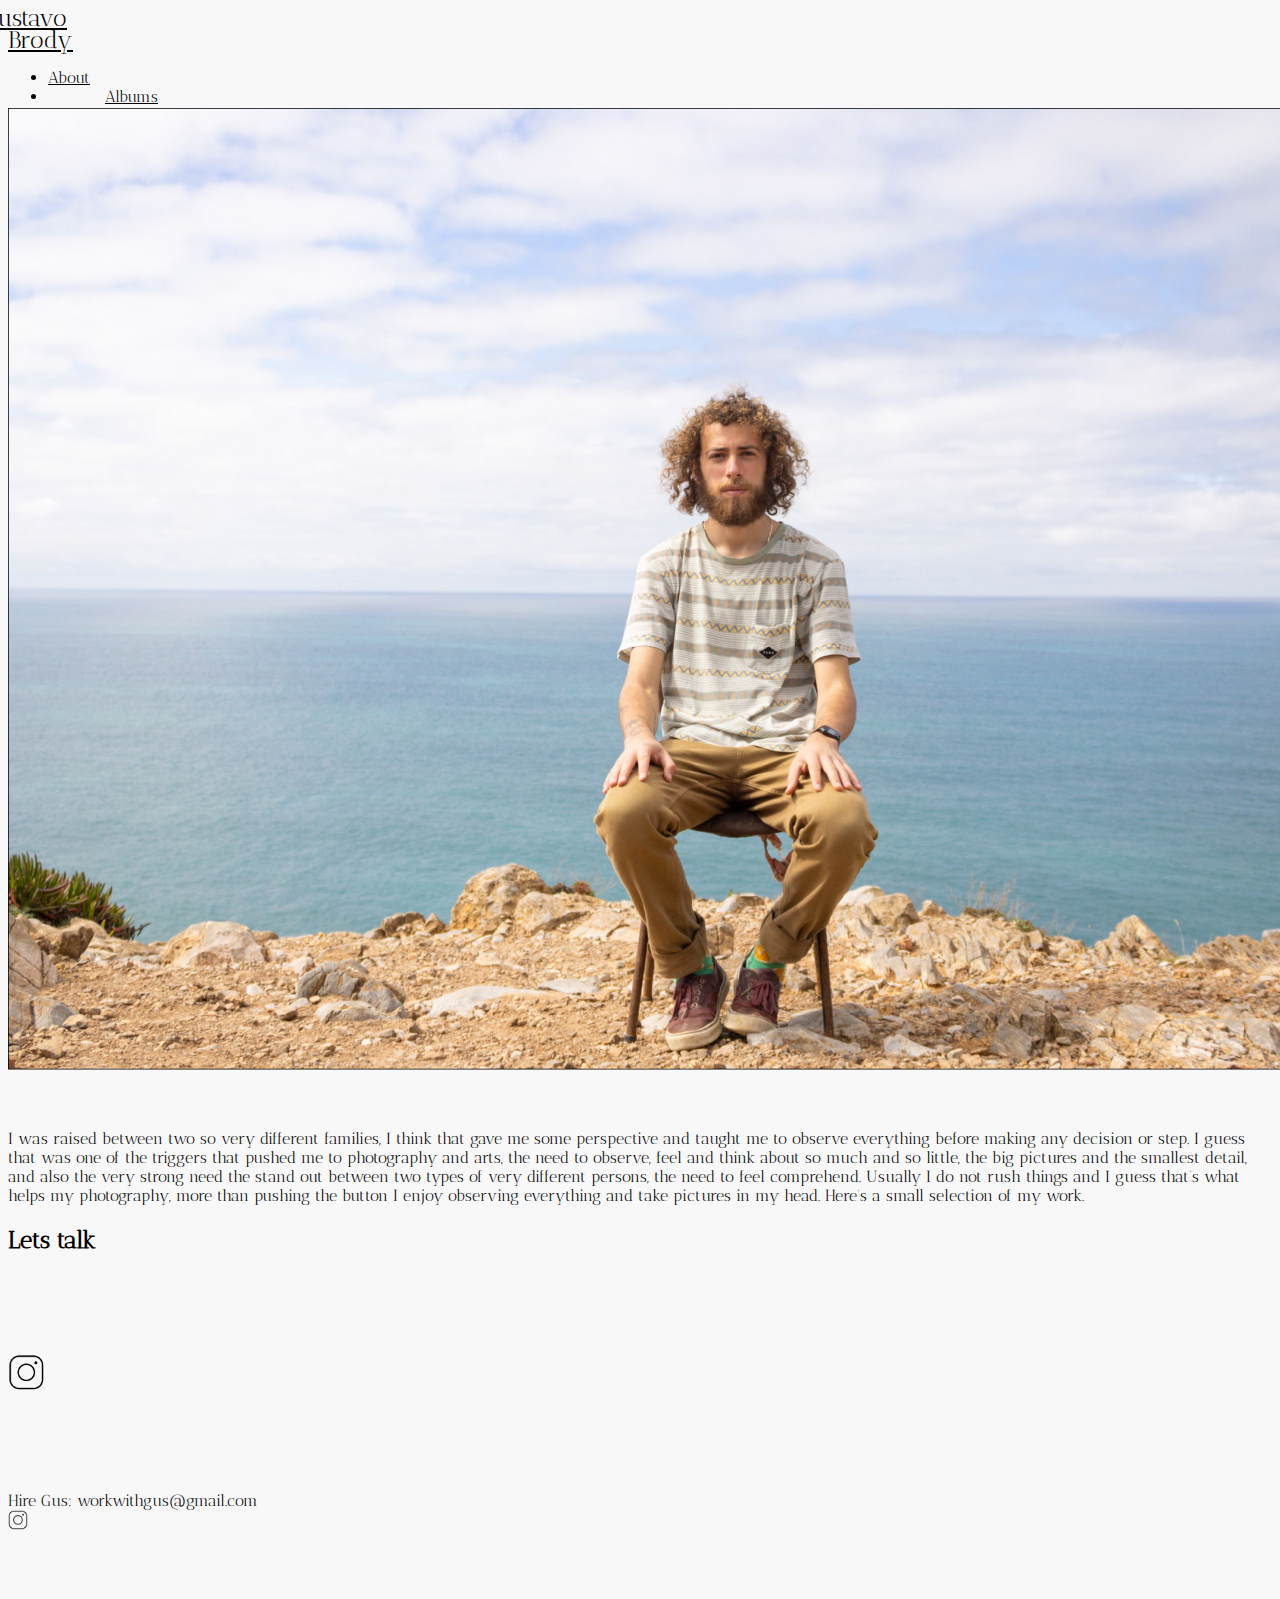
==== about.html @ 8622741b "About and Landing Page Done" ====
<!DOCTYPE html>
<html lang="en">
  <head>
    <!-- Required meta tags -->
    <meta charset="utf-8" />
    <meta name="viewport" content="width=device-width, initial-scale=1" />

    <!-- Bootstrap CSS -->
    <link
      href="https://cdn.jsdelivr.net/npm/bootstrap@5.0.2/dist/css/bootstrap.min.css"
      rel="stylesheet"
      integrity="sha384-EVSTQN3/azprG1Anm3QDgpJLIm9Nao0Yz1ztcQTwFspd3yD65VohhpuuCOmLASjC"
      crossorigin="anonymous"
    />
    <!-- Custom CSS -->
    <link rel="stylesheet" href="custom.css" />

    <title>Gustavo Brody</title>
  </head>
  <body>
    <header>
      <div class="container-fluid">
        <div class="row">
          <div class="col-1"></div>
          <div class="col-10 p-0">
            <nav class="navbar navbar-expand-lg">
              <div class="container-fluid p-0">
                <a class="navbar-brand text-end" href="#">Gustavo<br>Brody</a>
                <div class="collapse navbar-collapse justify-content-end" id="navbarNav">
                  <ul class="navbar-nav">
                    <li class="nav-item">
                      <a class="nav-link" href="#">About</a>
                    </li>
                    <li class="nav-item">
                      <a class="nav-link active" aria-current="page" href="#">Albums</a>
                    </li>
                  </ul>
                </div>
              </div>
          </div>
          <div class="col-1"></div>
        </div>
      </div>
    </header>
    <main class="container-fluid m-0 p-0">
      <section class="about-page">
        <div class="row h-100 m-0">
          <div class="col-2"></div>
          <div class="col-8">
            <img
              src="img/gustavo-about-photo.jpg"
              alt="Gustavo sitting on a chair"
              class="img-fluid"
            />
          </div>
          <div class="col-2"></div>
        </div>
        <div class="row about-row h-100 mx-0">
          <div class="col-2"></div>
          <div class="col-6 d-flex">
            <p>
              I was raised between two so very different families, I think that
              gave me some perspective and taught me to observe everything
              before making any decision or step. I guess that was one of the
              triggers that pushed me to photography and arts, the need to
              observe, feel and think about so much and so little, the big
              pictures and the smallest detail, and also the very strong need
              the stand out between two types of very different persons, the
              need to feel comprehend. Usually I do not rush things and I guess
              that’s what helps my photography, more than pushing the button I
              enjoy observing everything and take pictures in my head. Here’s a
              small selection of my work.
            </p>
            <div class="small-divisor"></div>
          </div>
          <div class="col-2 d-flex-column align-self-center">
            <h2 class="text-center">Lets talk</h2>
            <img
              src="img/IGLogo.png"
              alt="instagram logo"
              class="ig-big mx-auto"
            />
          </div>
          <div class="col-2"></div>
        </div>
      </section>
    </main>
    <footer>
      <div class="container-fluid h-100">
        <div class="row h-100 align-items-center">
          <div class="col-1"></div>
          <div class="col-4 "><div>Hire Gus: workwithgus@gmail.com</div></div>
          <div class="col-2"><img src="img/IGLogo.png" alt="small instagram logo" class="ig-small  mx-auto"></div>
          <div class="col-4"></div>
          <div class="col-1"></div>
        </div>
      </div>

    </footer>

    <!-- Option 1: Bootstrap Bundle with Popper -->
    <script
      src="https://cdn.jsdelivr.net/npm/bootstrap@5.0.2/dist/js/bootstrap.bundle.min.js"
      integrity="sha384-MrcW6ZMFYlzcLA8Nl+NtUVF0sA7MsXsP1UyJoMp4YLEuNSfAP+JcXn/tWtIaxVXM"
      crossorigin="anonymous"
    ></script>
    <script src="customjs.js"></script>
  </body>
</html>
---- custom.css ----
@font-face {
  font-family: Antic;
  src: url("fonts/AnticDidone-Regular.ttf");
}

h1 {
  font-size: 136px;
}

.h2 {
  font-size: 24px;
}

body {
  font-family: Antic;
  color: black;
  background-color: #f8f8f8;
}

/*        */
/* Navbar */
/*        */
.navbar {
  height: 100px;
  color: black !important;
  font-family: Antic;
}
.navbar-brand {
  font-size: 24px;
  margin-left: -25px;
  line-height: 85%;
}
.navbar-nav li:last-child {
  padding-left: 57px;
}
.navbar-nav li a {
  font-size: 16px;
}
.navbar-brand,
.navbar-nav li a {
  color: black !important;
  font-family: Antic;
}

/*              */
/* Landing Page */
/*              */
.landing-page {
  height: 100vh;
  background-color: black;
  color: #f8f8f8;
}

.centered {
  position: absolute;
  /* horizontal center */
  margin-left: auto;
  margin-right: auto;
  left: 0;
  right: 0;
  text-align: center;
  /* verical center */
  top: 50%;
  transform: translateY(-50%);
}

/*              */
/* About Page   */
/*              */

.ig-big {
  width: 37px;
  margin-top: 100px;
  margin-bottom: 35px;
  display: block;
}
.ig-small {
  width: 20px;
  display: block;
}

.about-row {
  margin-top: 55px;
  margin-bottom: 100px;
}

.small-divisor {
  margin-left: 60px;
  width: 9px;
  background-color: black;
}

/*        */
/* footer */
/*        */
footer {
  height: 100px;
}
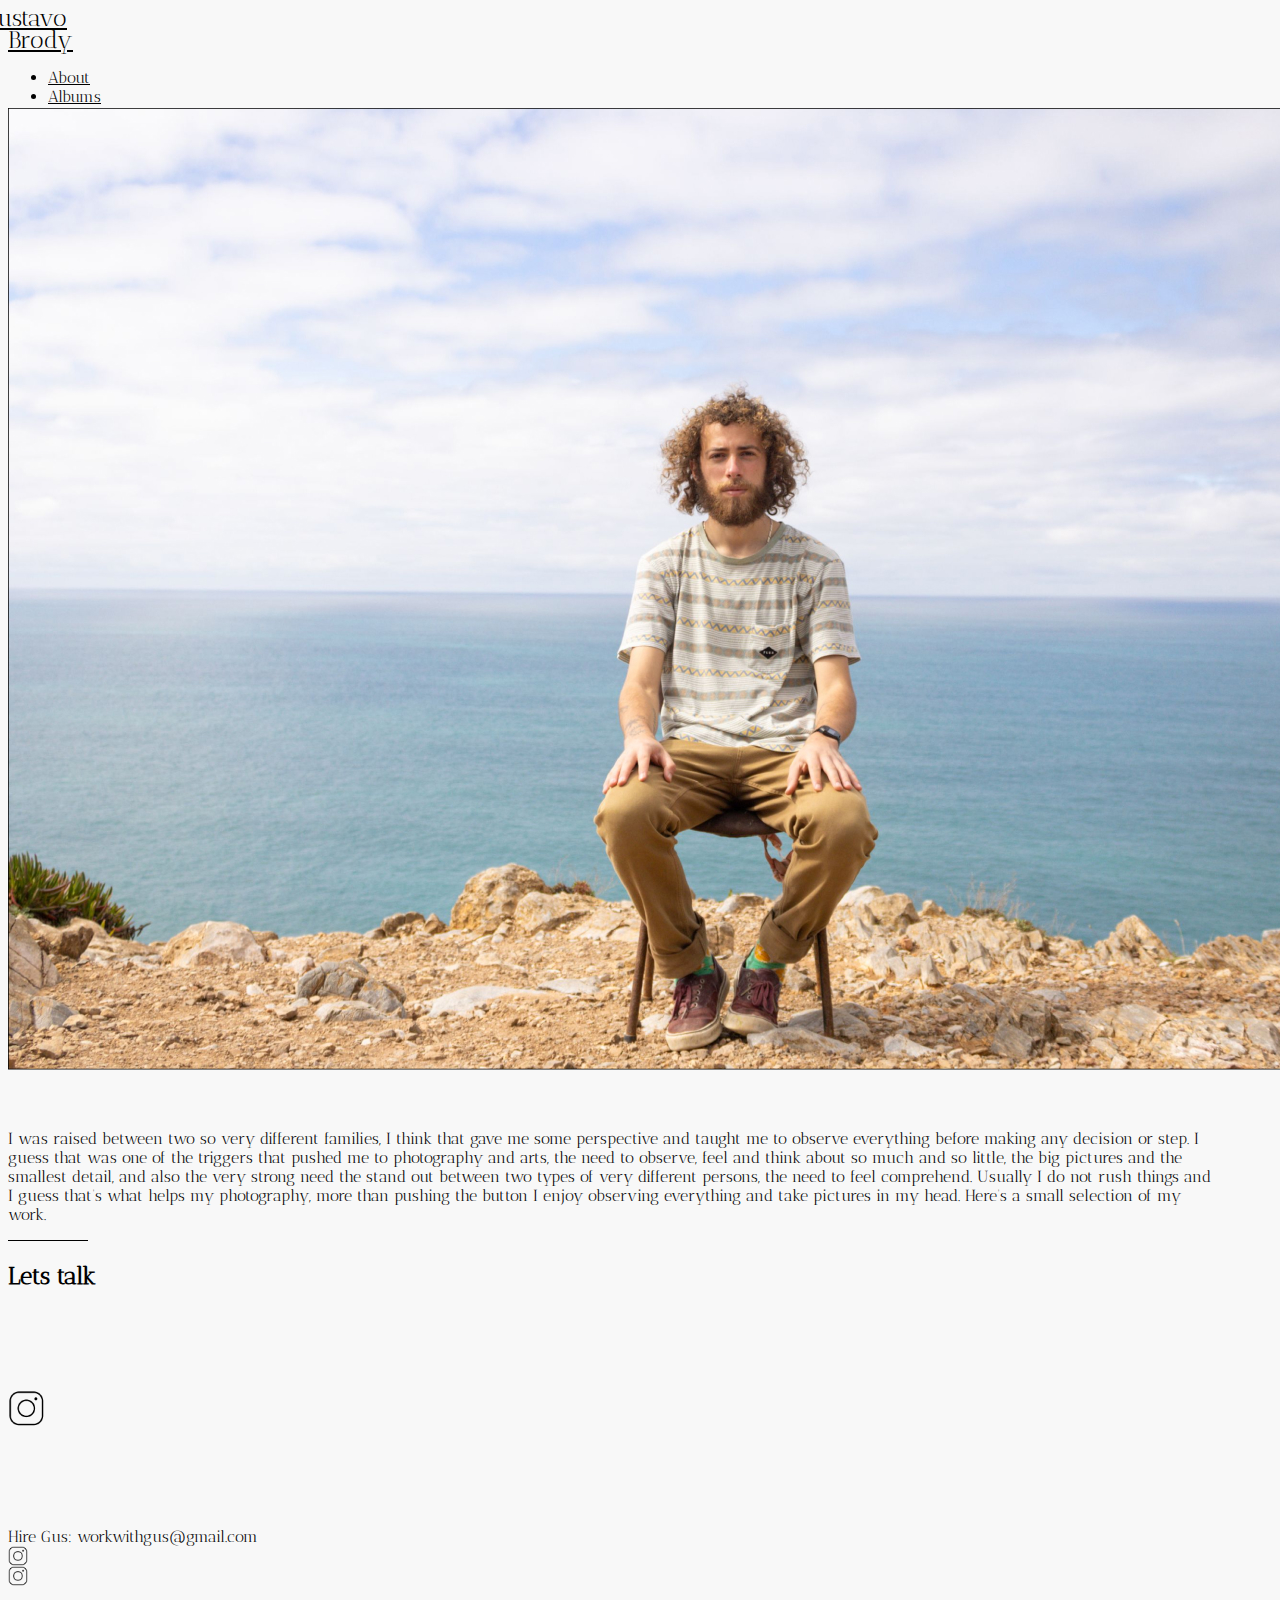
==== commit 4006a70a: "All pages done. Landing Page and  About Responsive. Albums and Album template left." ====
--- a/about.html
+++ b/about.html
@@ -23,16 +23,16 @@
         <div class="row">
           <div class="col-1"></div>
           <div class="col-10 p-0">
-            <nav class="navbar navbar-expand-lg">
+            <nav class="navbar navbar-expand">
               <div class="container-fluid p-0">
-                <a class="navbar-brand text-end" href="#">Gustavo<br>Brody</a>
+                <a class="navbar-brand text-end" href="index.html">Gustavo<br>Brody</a>
                 <div class="collapse navbar-collapse justify-content-end" id="navbarNav">
                   <ul class="navbar-nav">
                     <li class="nav-item">
-                      <a class="nav-link" href="#">About</a>
+                      <a class="nav-link" href="about.html">About</a>
                     </li>
                     <li class="nav-item">
-                      <a class="nav-link active" aria-current="page" href="#">Albums</a>
+                      <a class="nav-link active" aria-current="page" href="albums.html">Albums</a>
                     </li>
                   </ul>
                 </div>
@@ -57,8 +57,8 @@
         </div>
         <div class="row about-row h-100 mx-0">
           <div class="col-2"></div>
-          <div class="col-6 d-flex">
-            <p>
+          <div class="col-8 col-md-6 d-flex">
+            <p class="about-text">
               I was raised between two so very different families, I think that
               gave me some perspective and taught me to observe everything
               before making any decision or step. I guess that was one of the
@@ -71,10 +71,11 @@
               enjoy observing everything and take pictures in my head. Here’s a
               small selection of my work.
             </p>
-            <div class="small-divisor"></div>
+            <div class="small-divisor d-none d-md-block"></div> <!-- hide on smaller screens than md -->
           </div>
-          <div class="col-2 d-flex-column align-self-center">
-            <h2 class="text-center">Lets talk</h2>
+          <div class="col-12 col-md-2 d-flex-column align-self-center">
+              <div class="small-divisor-horizontal mx-auto d-block d-md-none"></div> <!-- hide on larger screens than md -->
+              <h2 class="text-center">Lets talk</h2> 
             <img
               src="img/IGLogo.png"
               alt="instagram logo"
@@ -90,8 +91,8 @@
         <div class="row h-100 align-items-center">
           <div class="col-1"></div>
           <div class="col-4 "><div>Hire Gus: workwithgus@gmail.com</div></div>
-          <div class="col-2"><img src="img/IGLogo.png" alt="small instagram logo" class="ig-small  mx-auto"></div>
-          <div class="col-4"></div>
+          <div class="col-2"><img src="img/IGLogo.png" alt="small instagram logo" class="ig-small  mx-auto  d-none d-md-block"></div>
+          <div class="col-4 d-flex justify-content-end "><img src="img/IGLogo.png" alt="small instagram logo " class="ig-small d-block d-md-none"></div>
           <div class="col-1"></div>
         </div>
       </div>
--- a/custom.css
+++ b/custom.css
@@ -3,11 +3,37 @@
   src: url("fonts/AnticDidone-Regular.ttf");
 }
 
+.pt-3 {
+  padding-top: 20px !important;
+}
+.pt-4 {
+  padding-top: 40px !important;
+}
+.pb-1 {
+  padding-bottom: 5px !important;
+}
+.pb-3 {
+  padding-bottom: 20px !important;
+}
+.pr-2 {
+  padding-right: 10px !important;
+}
+.pl-2 {
+  padding-left: 10px !important;
+}
+.pl-55 {
+  padding-left: 55px !important;
+}
+
+.mb-3 {
+  margin-bottom: 20px !important;
+}
+
 h1 {
-  font-size: 136px;
-}
-
-.h2 {
+  font-size: 152px;
+}
+
+h2 {
   font-size: 24px;
 }
 
@@ -30,8 +56,8 @@
   margin-left: -25px;
   line-height: 85%;
 }
-.navbar-nav li:last-child {
-  padding-left: 57px;
+.navbar-nav li:first-child {
+  padding-right: 57px;
 }
 .navbar-nav li a {
   font-size: 16px;
@@ -74,8 +100,10 @@
   margin-bottom: 35px;
   display: block;
 }
+
 .ig-small {
   width: 20px;
+  height: 20px;
   display: block;
 }
 
@@ -84,11 +112,113 @@
   margin-bottom: 100px;
 }
 
+.about-text {
+  padding-right: 55px;
+}
+
 .small-divisor {
-  margin-left: 60px;
-  width: 9px;
+  width: 7px;
   background-color: black;
 }
+
+.small-divisor-horizontal {
+  height: 0.6px;
+  width: 80px;
+  background-color: black;
+}
+
+/*             */
+/* Albums Page */
+/*             */
+
+/*images hover effect */
+.container {
+  position: relative;
+  width: 100%;
+}
+
+.overlay {
+  position: absolute;
+  top: 0;
+  bottom: 0;
+  left: 0;
+  right: 0;
+  height: 100%;
+  width: 100%;
+  opacity: 0;
+  transition: 0.5s ease;
+  background-color: white;
+
+  /* margin-bottom: 5px; */
+  margin-bottom: 20px;
+}
+
+.container:hover .overlay {
+  opacity: 0.8;
+}
+
+.text {
+  color: black;
+  font-size: 24px;
+  position: absolute;
+  top: 50%;
+  left: 50%;
+  -webkit-transform: translate(-50%, -50%);
+  -ms-transform: translate(-50%, -50%);
+  transform: translate(-50%, -50%);
+  text-align: center;
+}
+.text:hover {
+  text-decoration: underline;
+}
+
+/* Album Template */
+
+.arrow {
+  position: fixed;
+  top: 50px;
+  left: 50px;
+  width: 16.2px;
+  height: 18px;
+}
+
+.arrow:hover {
+  transform: scale(1.2);
+}
+
+/* The sidebar menu */
+.side-section {
+  padding-left: 8.33vw;
+  height: 100vh; /* Full-height: remove this if you want "auto" height */
+  width: 25vw; /* Set the width of the sidebar */
+  position: fixed; /* Fixed Sidebar (stay in place on scroll) */
+  z-index: 1; /* Stay on top */
+  top: 0; /* Stay at the top */
+  left: 0;
+  overflow-x: hidden; /* Disable horizontal scroll */
+}
+.side-section .div:first-child {
+  padding-right: 55px;
+}
+
+.side-section-text h2 {
+  padding-bottom: 55px;
+}
+
+.album-divisor {
+  margin-top: 90px;
+  margin-left: 55px;
+  width: 6px;
+  background-color: black;
+}
+
+.album-gallery {
+  padding-top: 90px;
+}
+
+/* .album-gallery row col:first-child {
+  padding-left: 55px;
+} */
 
 /*        */
 /* footer */
@@ -96,3 +226,162 @@
 footer {
   height: 100px;
 }
+
+.footer-fixed {
+  position: fixed;
+  height: 100px;
+  width: 100vw;
+  bottom: 0;
+  left: 0;
+  z-index: 1;
+  background-color: #f8f8f8;
+}
+
+/*              */
+/* Media Queries */
+/*              */
+
+/* // Large devices (desktops, less than 1200px) */
+@media (max-width: 1199.98px) {
+  h1 {
+    font-size: 128px;
+  }
+}
+
+/* // Medium devices (tablets, less than 992px) */
+@media (max-width: 991.98px) {
+  h1 {
+    font-size: 112px;
+  }
+}
+
+/* Small devices (landscape phones, less than 768px) */
+@media (max-width: 767.98px) {
+  body {
+    font-size: 14px;
+  }
+
+  h1 {
+    font-size: 88px;
+  }
+
+  h2,
+  .navbar-brand {
+    font-size: 20px;
+  }
+
+  .ig-big {
+    width: 25px;
+    margin-bottom: 50px;
+    margin-top: 0;
+  }
+
+  .about-row {
+    margin-bottom: 0;
+  }
+
+  body
+    > main
+    > section
+    > div.row.about-row.h-100.mx-0
+    > div.col-12.col-md-2.d-flex-column.align-self-center
+    > h2 {
+    margin-top: 50px;
+    padding-bottom: 50px;
+  }
+  .small-divisor-horizontal {
+    margin-top: 50px;
+  }
+
+  .about-text {
+    padding-right: 0px;
+  }
+}
+
+/* Extra small devices (portrait phones, less than 576px) */
+@media (max-width: 575.98px) {
+  h1 {
+    font-size: 72px;
+  }
+  .navbar-nav li:first-child {
+    padding-right: 35px;
+  }
+}
+
+/* Custom query*/
+@media (max-width: 469.98px) {
+  h1 {
+    font-size: 64px;
+  }
+  .ig-small {
+    width: 15px;
+    height: 15px;
+  }
+
+  .navbar-nav li:first-child {
+    padding-right: 30px;
+  }
+}
+
+/* Extra small devices (portrait phones, less than 576px) */
+@media (max-width: 419.98px) {
+  body {
+    font-size: 9px;
+  }
+
+  h1 {
+    font-size: 48px;
+  }
+  h2,
+  .navbar-brand {
+    font-size: 14px;
+  }
+
+  .navbar {
+    height: 90px;
+  }
+  .navbar-brand {
+    margin-left: -15px;
+    line-height: 85%;
+  }
+  .navbar-nav li:first-child {
+    padding-right: 25px;
+  }
+  .navbar-nav li a {
+    font-size: 10px;
+  }
+  .navbar-brand,
+  .navbar-nav li a {
+    color: black !important;
+    font-family: Antic;
+  }
+
+  .small-divisor-horizontal {
+    width: 55px;
+    margin-top: 30px;
+  }
+
+  .ig-big {
+    margin-bottom: 30px;
+    margin-top: 0;
+  }
+
+  body
+    > main
+    > section
+    > div.row.about-row.h-100.mx-0
+    > div.col-12.col-md-2.d-flex-column.align-self-center
+    > h2 {
+    margin-top: 30px;
+    padding-bottom: 30px;
+  }
+
+  .ig-small {
+    width: 12px;
+    height: 12px;
+  }
+
+  footer {
+    height: 75px;
+  }
+}
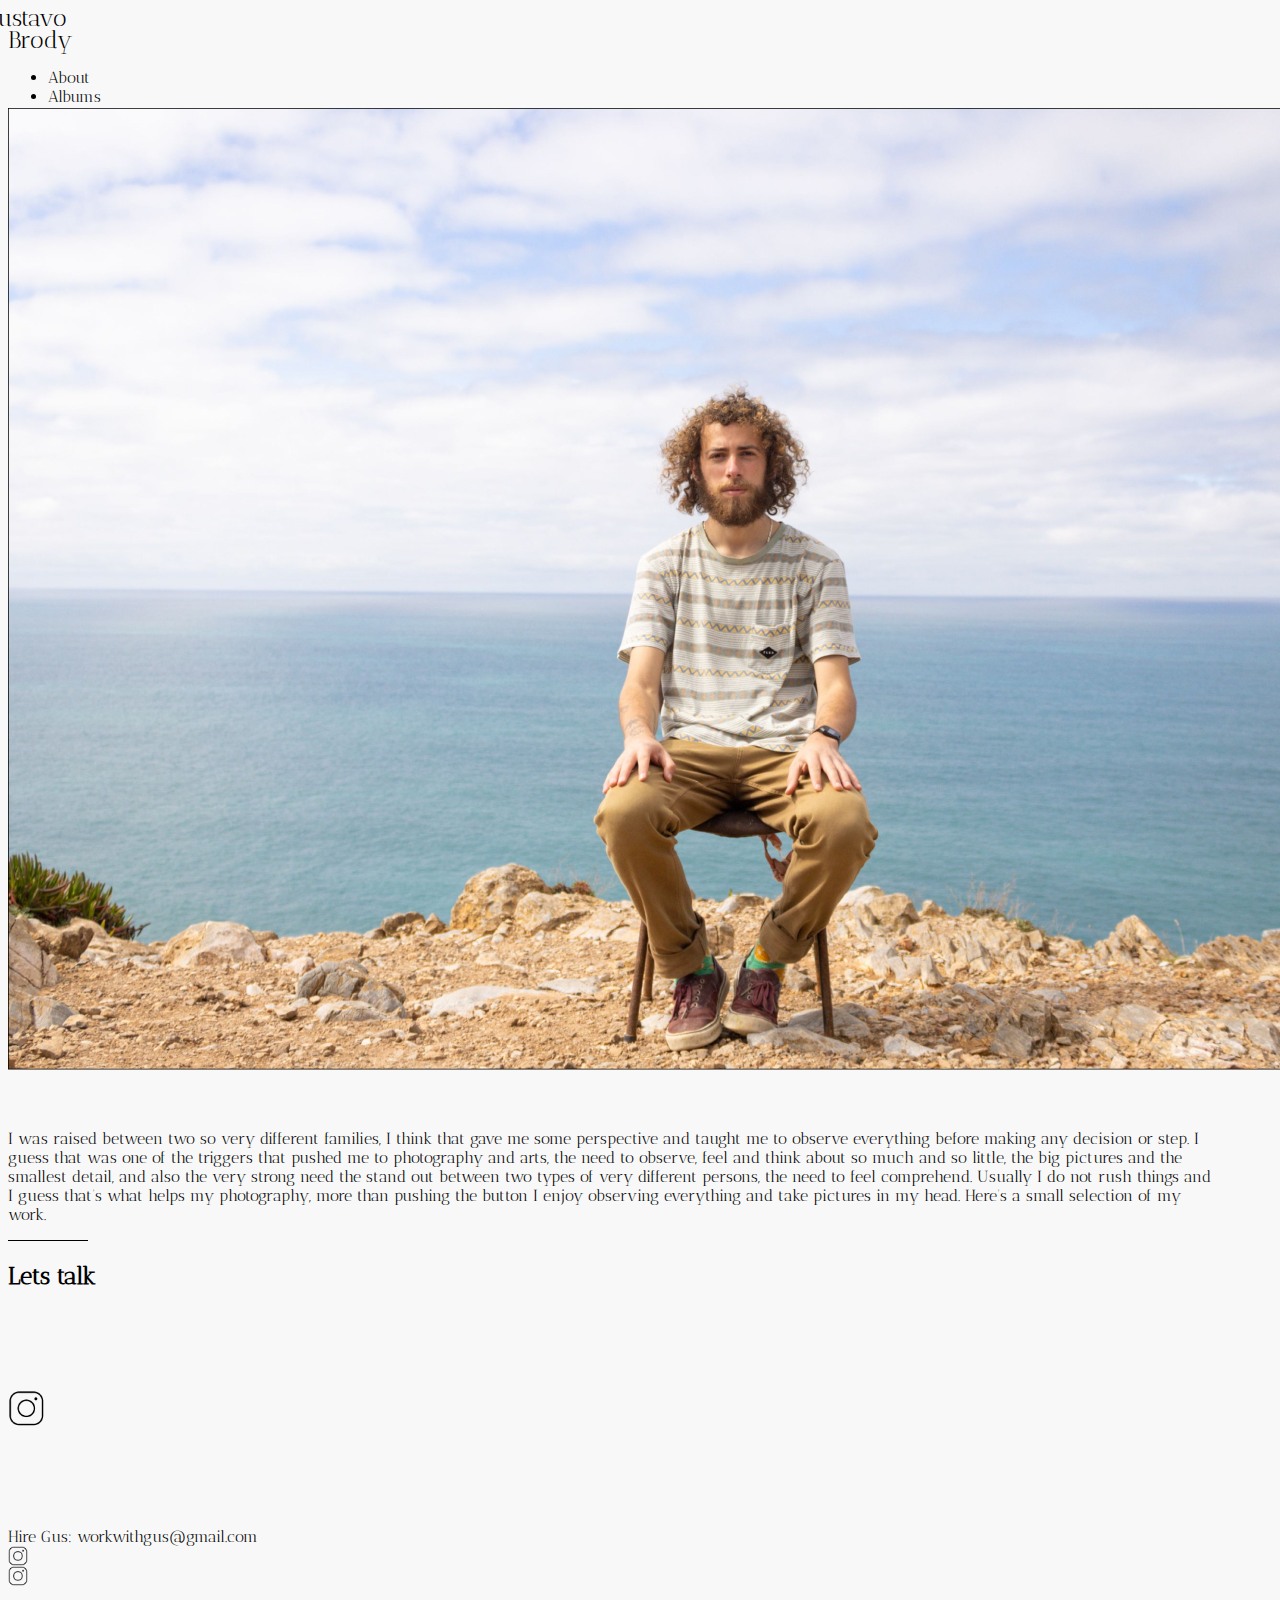
==== commit 9f0fe8db: "albums responsive done" ====
--- a/about.html
+++ b/about.html
@@ -90,13 +90,12 @@
       <div class="container-fluid h-100">
         <div class="row h-100 align-items-center">
           <div class="col-1"></div>
-          <div class="col-4 "><div>Hire Gus: workwithgus@gmail.com</div></div>
-          <div class="col-2"><img src="img/IGLogo.png" alt="small instagram logo" class="ig-small  mx-auto  d-none d-md-block"></div>
-          <div class="col-4 d-flex justify-content-end "><img src="img/IGLogo.png" alt="small instagram logo " class="ig-small d-block d-md-none"></div>
+          <div class="col-6 col-md-4 p-0"><div>Hire Gus: workwithgus@gmail.com</div></div>
+          <div class="col-1 col-md-2"><img src="img/IGLogo.png" alt="small instagram logo" class="ig-small  mx-auto  d-none d-md-block"></div>
+          <div class="col-3 col-md-4 d-flex justify-content-end "><img src="img/IGLogo.png" alt="small instagram logo " class="ig-small d-block d-md-none"></div>
           <div class="col-1"></div>
         </div>
       </div>
-
     </footer>
 
     <!-- Option 1: Bootstrap Bundle with Popper -->
--- a/custom.css
+++ b/custom.css
@@ -8,6 +8,12 @@
 }
 .pt-4 {
   padding-top: 40px !important;
+}
+/* Medium devices (tablets, 768px and up) */
+@media (min-width: 768px) {
+  .pt-md-4 {
+    padding-top: 40px !important;
+  }
 }
 .pb-1 {
   padding-bottom: 5px !important;
@@ -41,6 +47,12 @@
   font-family: Antic;
   color: black;
   background-color: #f8f8f8;
+}
+
+a,
+a:hover {
+  color: black;
+  text-decoration: none;
 }
 
 /*        */
@@ -73,7 +85,7 @@
 /*              */
 .landing-page {
   height: 100vh;
-  background-color: black;
+  background-color: #050505;
   color: #f8f8f8;
 }
 
@@ -88,6 +100,11 @@
   /* verical center */
   top: 50%;
   transform: translateY(-50%);
+  color: #f8f8f8;
+}
+
+.centered a {
+  color: #f8f8f8;
 }
 
 /*              */
@@ -132,7 +149,7 @@
 /*             */
 
 /*images hover effect */
-.container {
+.container-div {
   position: relative;
   width: 100%;
 }
@@ -255,6 +272,18 @@
   }
 }
 
+@media (max-width: 825.99px) {
+  body {
+    font-size: 15px;
+  }
+}
+
+@media (max-width: 778.98px) {
+  body {
+    font-size: 14px;
+  }
+}
+
 /* Small devices (landscape phones, less than 768px) */
 @media (max-width: 767.98px) {
   body {
@@ -296,10 +325,20 @@
   .about-text {
     padding-right: 0px;
   }
+
+  .margin-adjust {
+    display: flex;
+    flex-direction: column;
+    justify-content: space-around;
+  }
 }
 
 /* Extra small devices (portrait phones, less than 576px) */
 @media (max-width: 575.98px) {
+  body {
+    font-size: 12px;
+  }
+
   h1 {
     font-size: 72px;
   }
@@ -313,6 +352,15 @@
   h1 {
     font-size: 64px;
   }
+
+  body {
+    font-size: 11px;
+  }
+
+  .ig-big {
+    width: 20px;
+  }
+
   .ig-small {
     width: 15px;
     height: 15px;
